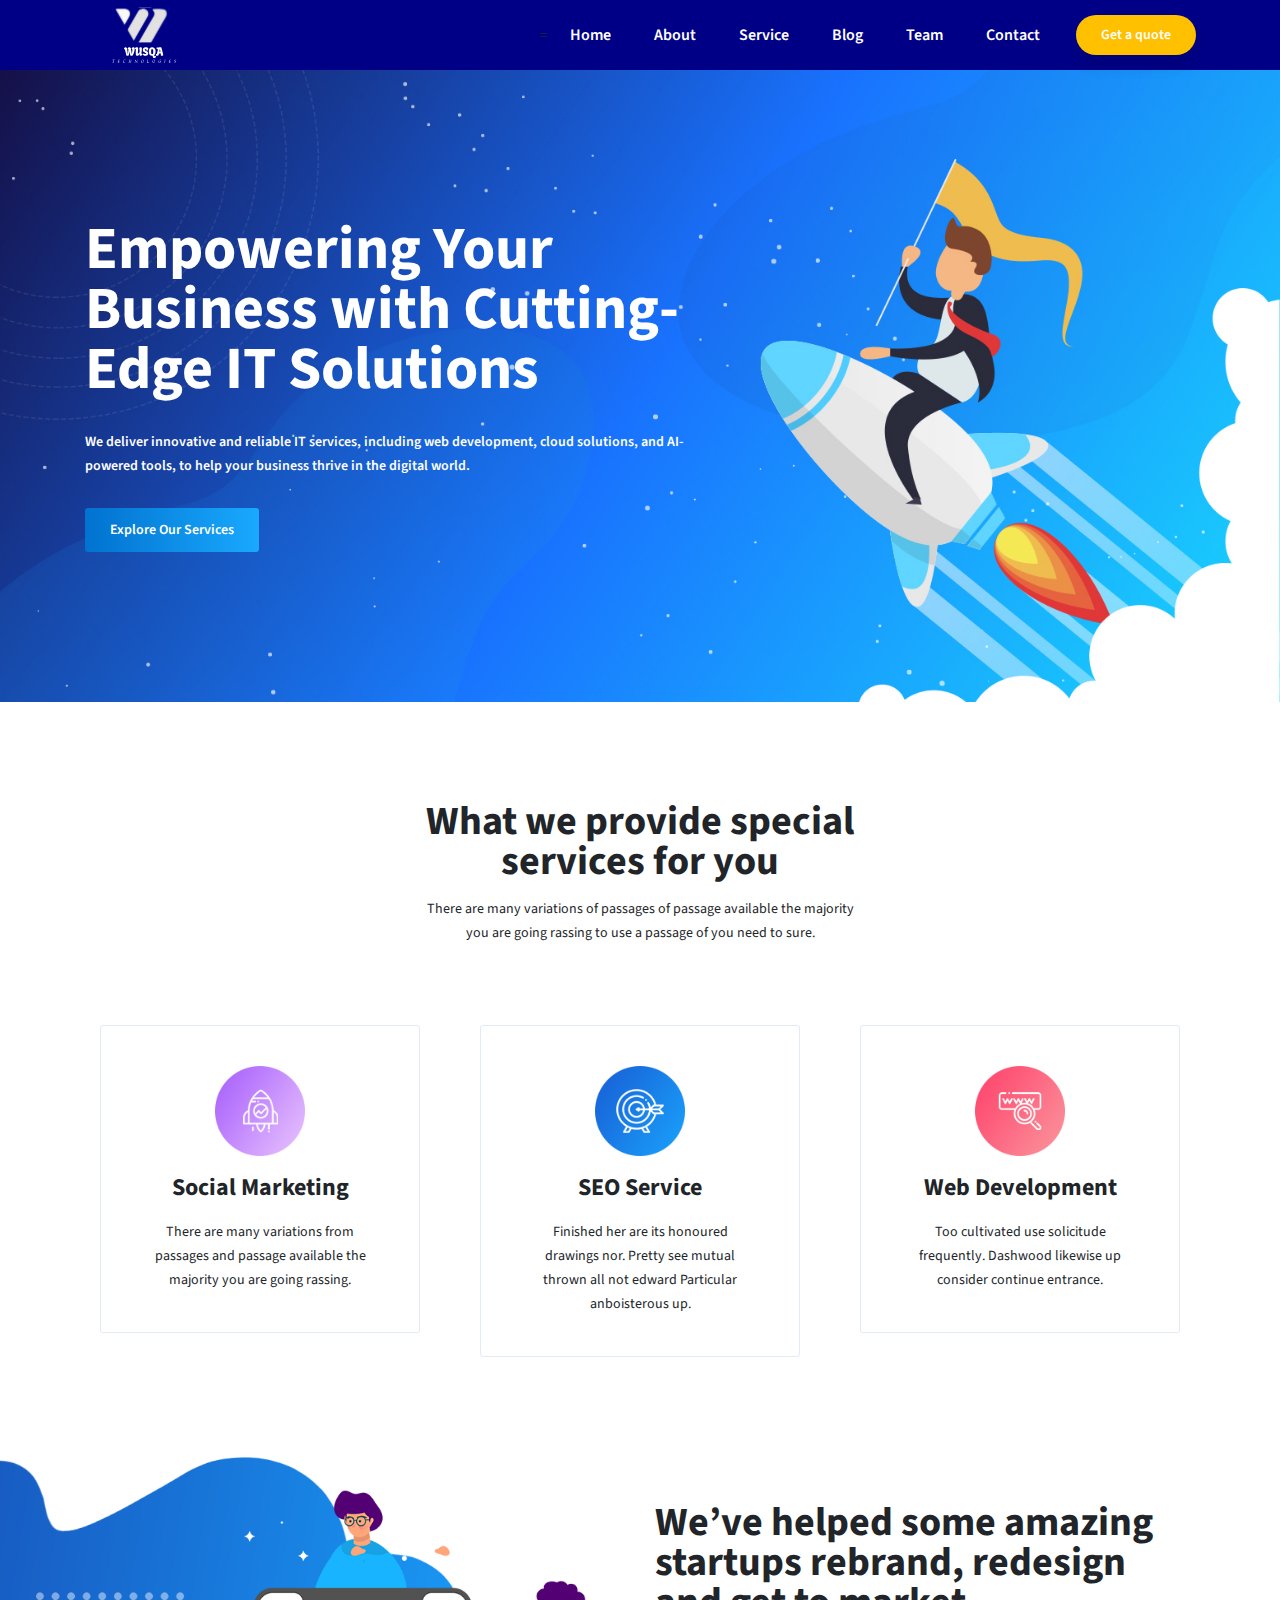
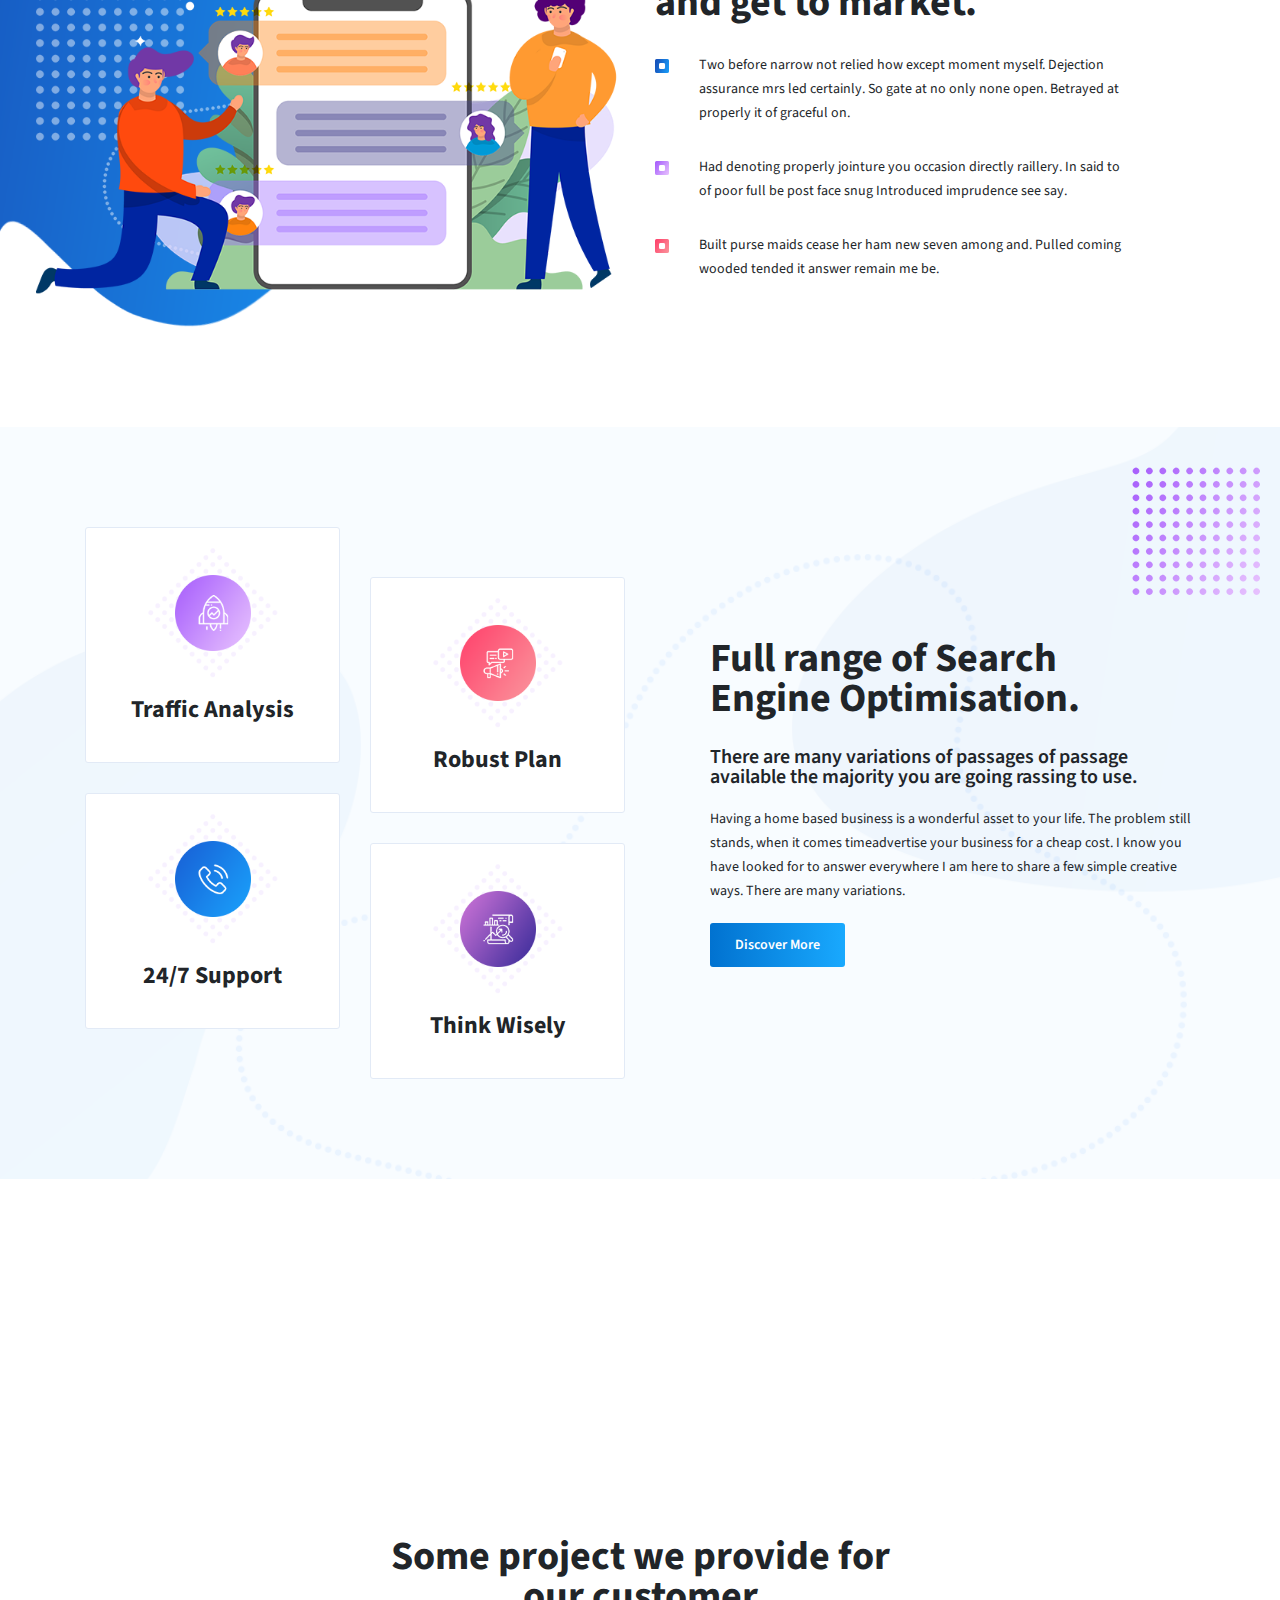
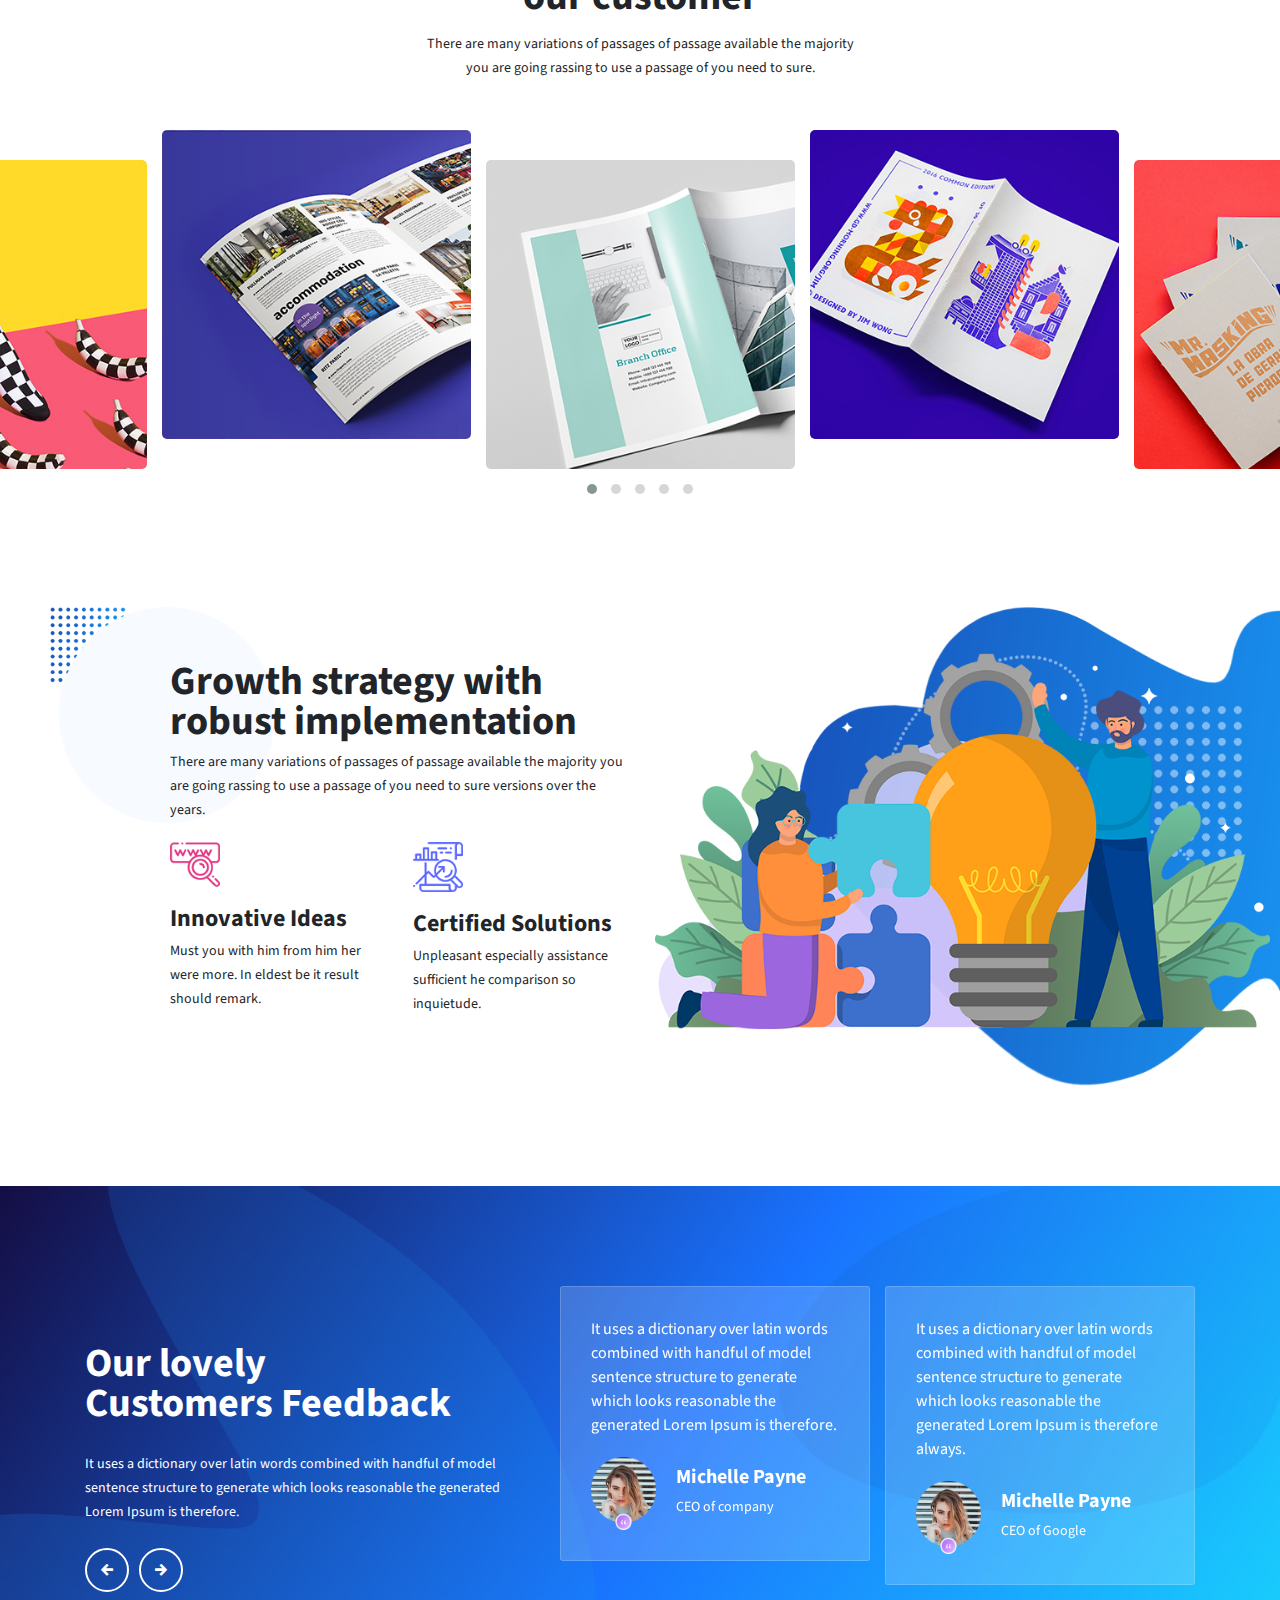
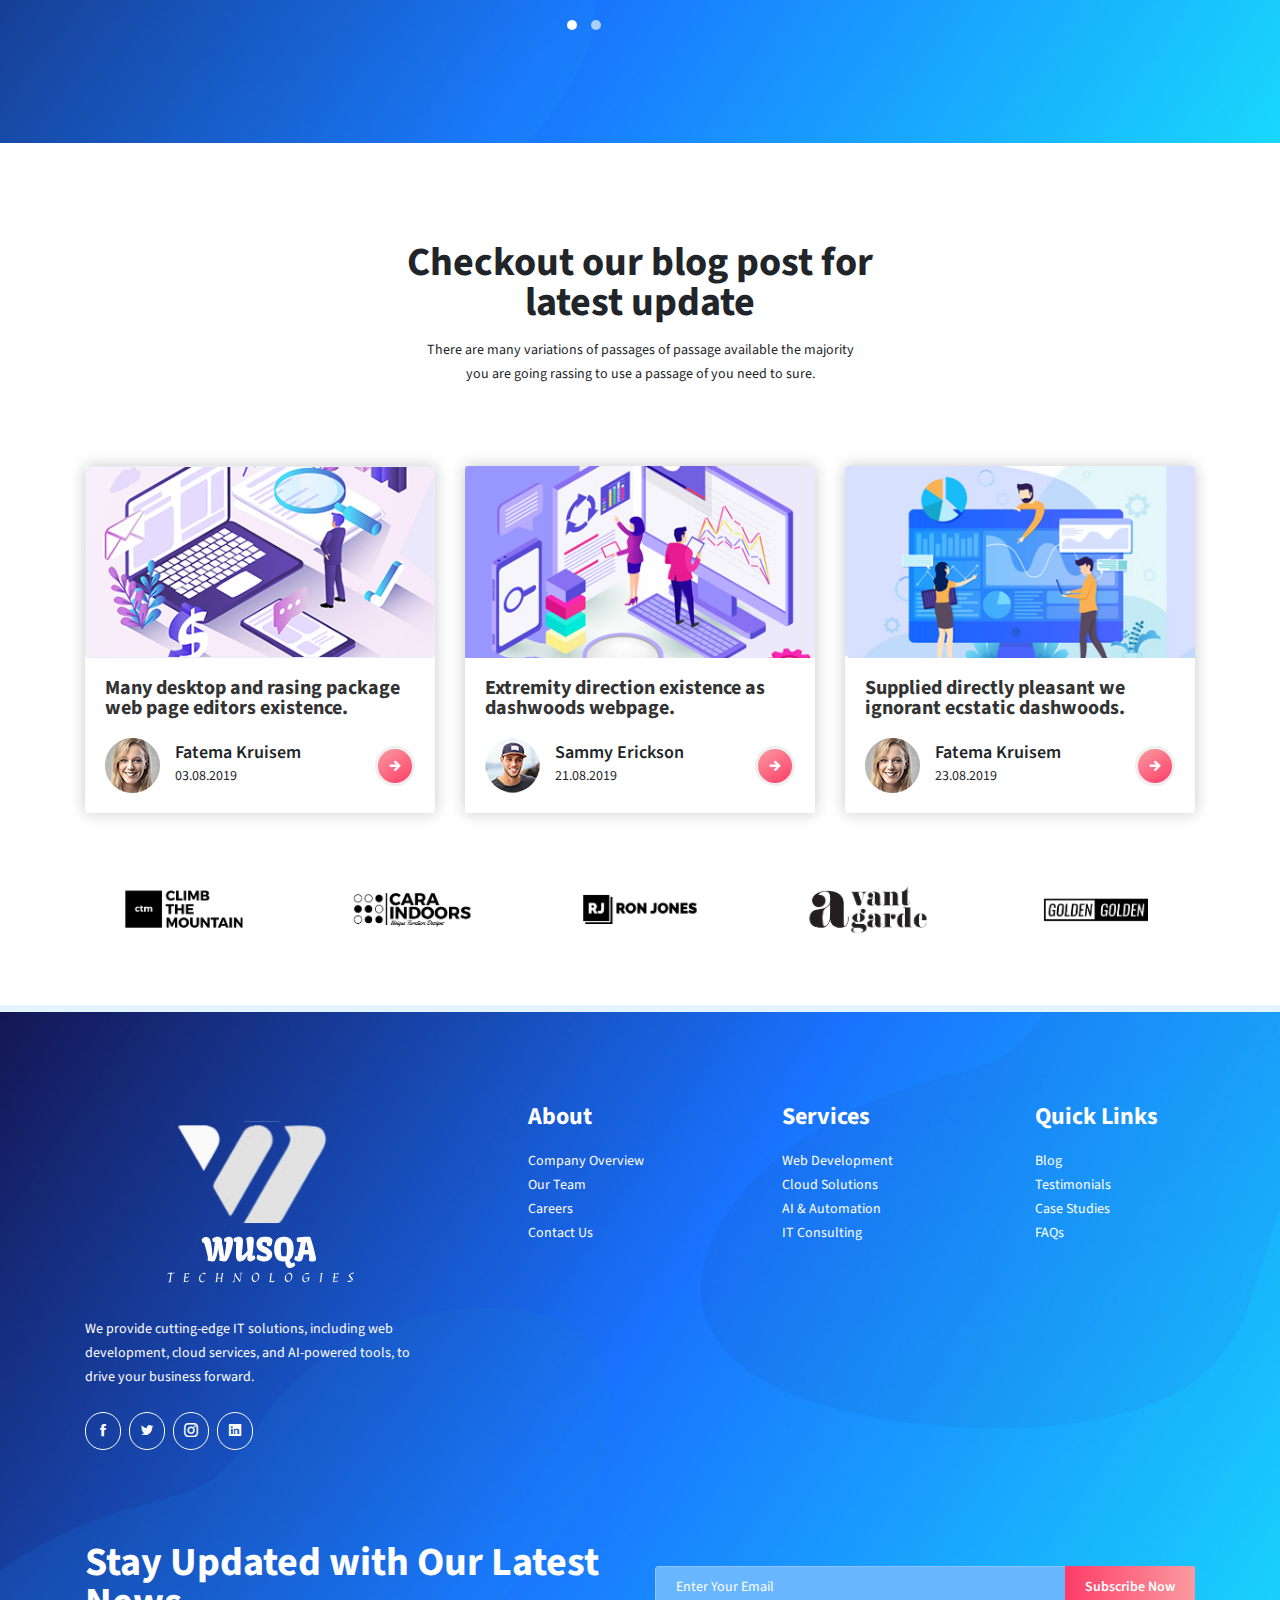
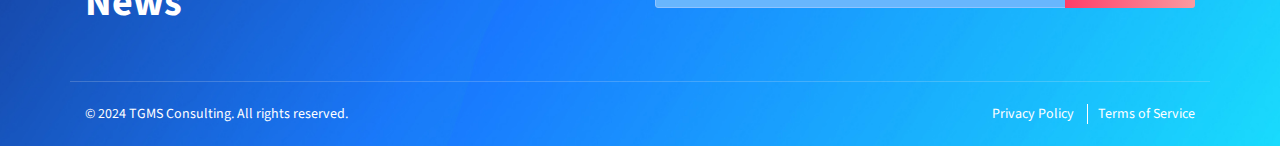
==== index.html @ 47d77787 "first commit" ====
<!DOCTYPE html>
<html lang="en">


<!-- index.html  03:18:33 GMT -->

<head>
  <meta charset="UTF-8" />
  <meta name="viewport" content="width=device-width, initial-scale=1.0" />
  <meta http-equiv="X-UA-Compatible" content="ie=edge" />
  <title>WUSQA Technology</title>
  <link rel="shortcut icon" type="image/x-icon" href="assets/img/favicon.png" />
  <!-- google Font -->
  <link href="https://fonts.googleapis.com/css?family=Source+Sans+Pro:300,400,600,700&amp;display=swap"
    rel="stylesheet">
  <!-- css styles -->
  <link rel="stylesheet" href="assets/css/owl.carousel.min.css" />
  <link rel="stylesheet" href="assets/css/owl.theme.default.min.css" />
  <link rel="stylesheet" href="assets/css/icofont.min.css" />
  <link rel="stylesheet" href="assets/css/animate.css" />
  <link rel="stylesheet" href="assets/css/bootstrap.min.css" />
  <link rel="stylesheet" href="assets/css/odometer-theme-default.css" />
  <link rel="stylesheet" href="assets/css/style.css" />
</head>

<body>
  <!-- Start Pre-loader -->
  <div class="pre-loader-wrap">
    <div class="pre-loader triangle">
      <svg viewBox="0 0 86 80">
        <polygon points="43 8 79 72 7 72"></polygon>
      </svg>
      <span>Loading...</span>
    </div>
  </div>
  <!-- End Pre-loader -->

  <!-- Start header section -->

  <header class="header-area">
  <div class="dope-nav-container breakpoint-off">
    <div class="container">
      <div class="row">
        <!-- Main Menu -->
        <nav class="dope-navbar justify-content-between" id="dopeNav">

          <!-- Logo -->
          <a class="nav-brand" href="index.html"><img src="assets/img/logo.svg" alt=""></a>

          <!-- Navbar Toggler -->
          <div class="dope-navbar-toggler">
            <span class="navbarToggler"><span></span><span></span><span></span></span>
          </div>

          <!-- Menu -->
          <div class="dope-menu">
            <!-- close btn -->
            <div class="dopecloseIcon">
              <div class="cross-wrap"><span class="top"></span><span class="bottom"></span></div>
            </div>

            <!-- Nav Start -->
            <div class="dopenav">
              <ul id="nav">=
                <li><a href="index.html">Home</a></li>
                <li><a href="about.html">About</a></li>
                <li><a href="service.html">Service</a></li>
                <li><a href="blog.html">Blog</a></li>
                <li><a href="team.html">Team</a></li>
                <li><a href="contact.html">Contact</a></li>
              </ul>
            </div>
            <!-- Nav End -->
            <a href="contact.html" class="menu-btn">Get a quote</a>
          </div>
        </nav>
        <div class="overlay"></div>
      </div>
    </div>
  </div>
  </header>
  <section class="header-section home-one">
    <div class="container">
      <div class="row section-gap header-content">
        <div class="col-lg-7 col-md-8 header-text-wrap">
          <h1>Empowering Your Business
            with Cutting-Edge IT Solutions</h1>
          <p>We deliver innovative and reliable IT services,
            including web development, cloud solutions, and AI-powered tools,
            to help your business thrive in the digital world.</p>
          <a class="btn-style blue-btn" href="#">Explore Our Services</a>
        </div>
      </div>
    </div>
  </section>

  <!-- End header section -->
  <!-- Start services section -->

  <section class="services-section section-gap home-one">
    <div class="container">
      <div class="row d-flex justify-content-center section-title">
        <div class="col-lg-6 col-md-8 col-12">
          <h1>What we provide
            special services for you</h1>
          <p>There are many variations of passages of passage available the majority
            you are going rassing to use a passage of you need to sure.</p>
        </div>
      </div>
      <div class="row d-flex justify-content-center">
        <div class="col-lg-4 col-md-6 col-12">
          <div data-tilt class="single-service text-center">
            <img src="assets/img/s1.png" alt=>
            <h4>Social Marketing</h4>
            <p>There are many variations from passages
              and passage available the majority you
              are going rassing.</p>
          </div>
        </div>
        <div class="col-lg-4 col-md-6 col-12">
          <div class="single-service text-center">
            <img src="assets/img/s2.png" alt=>
            <h4>SEO Service</h4>
            <p>Finished her are its honoured drawings nor. Pretty see mutual thrown all not edward Particular
              anboisterous up.</p>
          </div>
        </div>
        <div class="col-lg-4 col-md-6 col-12">
          <div class="single-service text-center">
            <img src="assets/img/s3.png" alt=>
            <h4>Web Development</h4>
            <p>Too cultivated use solicitude frequently. Dashwood likewise up consider continue entrance.
            </p>
          </div>
        </div>
      </div>
    </div>
  </section>
  <!-- End services section -->

  <!-- Start info section -->
  <section class="info-section section-gap-bottom home-one">
    <div class="container-fluid">
      <div class="row d-flex align-items-center">
        <div class="col-lg-6 col-md-12 info-left">
          <img src="assets/img/i.png" alt=>
        </div>
        <div class="col-lg-6 col-md-12 info-right">
          <h1>We’ve helped some amazing
            startups rebrand, redesign
            and get to market.</h1>
          <ul>
            <li>
              <div class="list-icon"><img src="assets/img/b1.png" alt=></div>
              <p>Two before narrow not relied how except moment myself. Dejection assurance mrs led certainly. So gate
                at no only none open. Betrayed at properly it of graceful on.</p>
            </li>
            <li>
              <div class="list-icon"><img src="assets/img/b2.png" alt=></div>
              <p>Had denoting properly jointure you occasion directly raillery. In said to of poor full be post face
                snug Introduced imprudence see say.</p>
            </li>
            <li>
              <div class="list-icon"><img src="assets/img/b3.png" alt=></div>
              <p>
                Built purse maids cease her ham new seven among and. Pulled coming wooded tended it answer remain me be.
              </p>
            </li>
          </ul>
        </div>
      </div>
    </div>
  </section>
  <!-- End info section -->

  <!-- Start why-choose section -->
  <section class="why-choose-section section-gap">
    <div class="container">
      <div class="row d-flex align-items-center justify-content-between">
        <img class="pattern-right" src="assets/img/why-pattern.png" alt=>
        <div class="col-lg-6 col-md-12">
          <div class="row">
            <div class="col-md-6 col-6">
              <div class="single-why text-center mb-30">
                <img src="assets/img/w1.png" alt=>
                <h4>Traffic Analysis</h4>
              </div>
              <div class="single-why text-center">
                <img src="assets/img/w2.png" alt=>
                <h4>24/7 Support</h4>
              </div>
            </div>
            <div class="col-md-6 col-6">
              <div class="single-why text-center mb-30 mt-50">
                <img src="assets/img/w3.png" alt=>
                <h4>Robust Plan</h4>
              </div>

              <div class="single-why text-center">
                <img src="assets/img/w4.png" alt=>
                <h4>Think Wisely</h4>
              </div>
            </div>
          </div>
        </div>
        <div class="col-lg-6 col-md-12">
          <div class="why-left-wrap">
            <h1>Full range of
              Search <br> Engine
              Optimisation.</h1>
            <h5>There are many variations of passages of passage available the majority you are going rassing to use.
            </h5>
            <p>
              Having a home based business is a wonderful asset to your life. The problem still stands, when it comes
              timeadvertise your business for a cheap cost. I know you have looked for to answer everywhere I am here to
              share a few simple creative ways. There are many variations.
            </p>
            <a class="btn-style blue-btn" href="#">Discover More</a>
          </div>
        </div>
      </div>
    </div>
  </section>
  <!-- End why-choose section -->

  <!-- Start stat section -->
  <section class="stat-section section-gap" id="stat_section">
    <div class="container">
      <div class="row">
        <div class="col-lg-3 col-md-6 col-12">
          <div class="single-stat">
            <h1>
              <div class="odometer odometer_number_one">0000</div>
              <div class="sub-text">Project <br> Completed</div>
            </h1>
          </div>
        </div>
        <div class="col-lg-3 col-md-6 col-12">
          <div class="single-stat">
            <h1>
              <div class="odometer odometer_number_two">000</div>
              <div class="sub-text">Happy <br> Clients</div>
            </h1>
          </div>
        </div>
        <div class="col-lg-3 col-md-6 col-12">
          <div class="single-stat">
            <h1>
              <div class="odometer odometer_number_three">0000</div>
              <div class="sub-text">Positive <br> Feedback</div>
            </h1>
          </div>
        </div>
        <div class="col-lg-3 col-md-6 col-12">
          <div class="single-stat">
            <h1>
              <div class="odometer odometer_number_four">0000</div>
              <div class="sub-text">Cup <br> Coffee</div>
            </h1>
          </div>
        </div>
      </div>
    </div>
  </section>
  <!-- End stat section -->

  <!-- Start portfolio section -->
  <section class="portfolio-section section-gap-top">
    <div class="container">
      <div class="row d-flex justify-content-center section-title">
        <div class="col-lg-6 col-md-8 col-12">
          <h1>Some project we provide
            for our customer</h1>
          <p>There are many variations of passages of passage available the majority
            you are going rassing to use a passage of you need to sure.</p>
        </div>
      </div>
    </div>
    <div class="portfolio-carusel-wrap  owl-carousel owl-theme">
      <div class="single-portfolio">
        <div class="thumb">
          <img src="assets/img/p1.jpg" alt=>
        </div>
        <div class="details">
          <a class="btn-style" href="service-details.html"><i class="icofont-arrow-right"></i></a>
          <a href="service-details.html">
            <h4>Graphical Presentation</h4>
          </a>
          <p>It is a long established fact that reader will be distracted the readable content of a page when looking at
            its point.</p>
        </div>
      </div>
      <div class="single-portfolio">
        <div class="thumb">
          <img src="assets/img/p2.jpg" alt=>
        </div>
        <div class="details">
          <a class="btn-style" href="service-details.html"><i class="icofont-arrow-right"></i></a>
          <a href="service-details.html">
            <h4>Banner Design</h4>
          </a>
          <p>It is a long established fact that reader will be distracted the readable content of a page when looking at
            its point.</p>
        </div>
      </div>
      <div class="single-portfolio">
        <div class="thumb">
          <img src="assets/img/p3.jpg" alt=>
        </div>
        <div class="details">
          <a class="btn-style" href="service-details.html"><i class="icofont-arrow-right"></i></a>
          <a href="service-details.html">
            <h4>Magazine Design</h4>
          </a>
          <p>It is a long established fact that reader will be distracted the readable content of a page when looking at
            its point.</p>
        </div>
      </div>
      <div class="single-portfolio">
        <div class="thumb">
          <img src="assets/img/p4.jpg" alt=>
        </div>
        <div class="details">
          <a class="btn-style" href="service-details.html"><i class="icofont-arrow-right"></i></a>
          <a href="service-details.html">
            <h4>Flayer Design</h4>
          </a>
          <p>It is a long established fact that reader will be distracted the readable content of a page when looking at
            its point.</p>
        </div>
      </div>
      <div class="single-portfolio">
        <div class="thumb">
          <img src="assets/img/p5.jpg" alt=>
        </div>
        <div class="details">
          <a class="btn-style" href="service-details.html"><i class="icofont-arrow-right"></i></a>
          <a href="service-details.html">
            <h4>Cover Design</h4>
          </a>
          <p>It is a long established fact that reader will be distracted the readable content of a page when looking at
            its point.</p>
        </div>
      </div>
    </div>
  </section>
  <!-- End portfolio section -->

  <!-- Start info-two section -->
  <section class="info-two-section section-gap home-one">
    <div class="container-fluid">
      <div class="row d-flex align-items-center position-relative">
        <img class="pattern" src="assets/img/info2-pattern.png" alt=>
        <div class="col-lg-6 col-md-10 col-12 info-left">
          <div class="info-left-wrap">
            <h1>Growth strategy with <br>
              robust implementation</h1>
            <p class="sub-text">
              There are many variations of passages of passage available the
              majority you are going rassing to use a passage of you need to
              sure versions over the years.
            </p>
            <div class="row bottom-txt-wrap">
              <div class="col-md-6 col-12 single-bottom-wrap">
                <img src="assets/img/i5.png" alt=>
                <h4>Innovative Ideas</h4>
                <p>Must you with him from him her were more. In eldest be it result should remark.</p>
              </div>
              <div class="col-md-6 col-12 single-bottom-wrap">
                <img src="assets/img/i6.png" alt=>
                <h4>Certified Solutions</h4>
                <p>Unpleasant especially assistance sufficient he comparison so inquietude.</p>
              </div>
            </div>
          </div>
        </div>
        <div class="col-lg-6 col-md-12 info-right">
          <img src="assets/img/i2.png" alt=>
        </div>
      </div>
    </div>
  </section>
  <!-- End info-two section -->
  <!-- Start testimonial section -->
  <section class="testimonial-section section-gap">
    <div class="container">
      <div class="row d-flex justify-content-center align-items-center">
        <div class="col-lg-5 col-md-12 testimonial-left">
          <h1>Our lovely <br> Customers
            Feedback</h1>
          <p>
            It uses a dictionary over latin words combined with handful
            of model sentence structure to generate which looks reasonable the
            generated Lorem Ipsum is therefore.
          </p>
          <div id="leftNav" class="owl-nav"></div>
        </div>
        <div class="col-lg-7 col-md-12 testimonial-right">
          <div class="testimonial-carousel owl-carousel owl-theme">
            <div class="single-testimonial">
              <p>
                It uses a dictionary over latin words combined with handful
                of model sentence structure to generate which looks reasonable the
                generated Lorem Ipsum is therefore.
              </p>
              <div class="d-flex align-items-center">
                <div class="thumb">
                  <img src="assets/img/t1.png" alt=>
                </div>
                <div class="details">
                  <h4>Michelle Payne</h4>
                  <span>CEO of company</span>
                </div>
              </div>
            </div>
            <div class="single-testimonial">

              <p>
                It uses a dictionary over latin words combined with handful
                of model sentence structure to generate which looks reasonable the
                generated Lorem Ipsum is therefore always.
              </p>
              <div class="d-flex align-items-center">
                <div class="thumb">
                  <img src="assets/img/t1.png" alt=>
                </div>
                <div class="details">
                  <h4>Michelle Payne</h4>
                  <span>CEO of Google</span>
                </div>
              </div>
            </div>
            <div class="single-testimonial">
              <p>
                It uses a dictionary over latin words combined with handful
                of model sentence structure to generate which looks reasonable the
                generated Lorem Ipsum is therefore.
              </p>
              <div class="d-flex align-items-center">
                <div class="thumb">
                  <img src="assets/img/t1.png" alt=>
                </div>
                <div class="details">
                  <h4>Michelle Payne</h4>
                  <span>CEO of Github</span>
                </div>
              </div>
            </div>
          </div>
        </div>
      </div>
    </div>
  </section>
  <!-- End testimonial section -->

  <!-- Start blog section -->
  <section class="blog-section section-gap-top">
    <div class="container">
      <div class="row d-flex justify-content-center section-title">
        <div class="col-lg-6 col-md-8 col-12">
          <h1>Checkout our blog
            post for latest update</h1>
          <p>There are many variations of passages of passage available the majority
            you are going rassing to use a passage of you need to sure.</p>
        </div>
      </div>
      <div class="row d-flex justify-content-center">
        <div class="col-lg-4 col-md-6 col-12">
          <div class="single-blog">
            <div class="feature-thumb">
              <img src="assets/img/b1.jpg" alt=>
            </div>
            <div class="details">
              <a href="single.html">
                <h4>Many desktop and rasing package
                  web page editors existence.</h4>
              </a>
              <div class="meta d-flex align-items-center justify-content-between">
                <div class="author-details d-flex align-items-center">
                  <div class="author-thumb">
                    <img src="assets/img/author1.png" alt=>
                  </div>
                  <div class="meta-text">
                    <h5>Fatema Kruisem</h5>
                    <span>03.08.2019</span>
                  </div>
                </div>
                <a href="#" class="btn-wrap"><i class="icofont-arrow-right"></i></a>
              </div>
            </div>
          </div>
        </div>
        <div class="col-lg-4 col-md-6 col-12">
          <div class="single-blog">
            <div class="feature-thumb">
              <img src="assets/img/b2.jpg" alt=>
            </div>
            <div class="details">
              <a href="single.html">
                <h4>Extremity direction existence as dashwoods webpage.</h4>
              </a>
              <div class="meta d-flex align-items-center justify-content-between">
                <div class="author-details d-flex align-items-center">
                  <div class="author-thumb">
                    <img src="assets/img/author2.png" alt=>
                  </div>
                  <div class="meta-text">
                    <h5>Sammy Erickson</h5>
                    <span>21.08.2019</span>
                  </div>
                </div>
                <a href="#" class="btn-wrap"><i class="icofont-arrow-right"></i></a>
              </div>
            </div>
          </div>
        </div>
        <div class="col-lg-4 col-md-6 col-12">
          <div class="single-blog">
            <div class="feature-thumb">
              <img src="assets/img/b3.jpg" alt=>
            </div>
            <div class="details">
              <a href="single.html">
                <h4>Supplied directly pleasant we ignorant ecstatic dashwoods.</h4>
              </a>
              <div class="meta d-flex align-items-center justify-content-between">
                <div class="author-details d-flex align-items-center">
                  <div class="author-thumb">
                    <img src="assets/img/author1.png" alt=>
                  </div>
                  <div class="meta-text">
                    <h5>Fatema Kruisem</h5>
                    <span>23.08.2019</span>
                  </div>
                </div>
                <a href="#" class="btn-wrap"><i class="icofont-arrow-right"></i></a>
              </div>
            </div>
          </div>
        </div>
      </div>
    </div>
  </section>
  <!-- End blog section -->

  <!-- Start logo section -->
  <section class="brand-logo-section home-one">
    <div class="container">
      <div class="row bottom-logo-wrap">
        <div class="brand-logo-carousel owl-carousel owl-theme">
          <div class="single-brand-logo">
            <a href="#">
              <img class="img-fluid" src="assets/img/brand1.png" alt=>
            </a>
          </div>
          <div class="single-brand-logo">
            <a href="#">
              <img class="img-fluid" src="assets/img/brand2.png" alt=>
            </a>
          </div>
          <div class="single-brand-logo">
            <a href="#">
              <img class="img-fluid" src="assets/img/brand3.png" alt=>
            </a>
          </div>
          <div class="single-brand-logo">
            <a href="#">
              <img class="img-fluid" src="assets/img/brand4.png" alt=>
            </a>
          </div>
          <div class="single-brand-logo">
            <a href="#">
              <img class="img-fluid" src="assets/img/brand5.png" alt=>
            </a>
          </div>
          <div class="single-brand-logo">
            <a href="#">
              <img class="img-fluid" src="assets/img/brand6.png" alt=>
            </a>
          </div>
        </div>
      </div>
    </div>
  </section>
  <!-- End logo section -->

  <!-- Start footer section -->
  <footer class="footer-section section-gap-top home-one">
    <div class="container">
      <div class="row footer-top d-flex justify-content-between">
        <!-- Logo and About Section -->
        <div class="col-lg-4 col-md-6 col-6 footer-widgets">
          <img class="footer-logo" src="assets/img/logo.svg" alt="Company Logo">
          <p>We provide cutting-edge IT solutions, including web development, cloud services, and AI-powered tools, to
            drive your business forward.</p>
          <ul class="social-lists">
            <li><a href="#"><i class="icofont-facebook"></i></a></li>
            <li><a href="#"><i class="icofont-twitter"></i></a></li>
            <li><a href="#"><i class="icofont-instagram"></i></a></li>
            <li><a href="#"><i class="icofont-linkedin"></i></a></li>
          </ul>
        </div>

        <!-- About Menu -->
        <div class="col-lg-2 col-md-6 col-6 footer-widgets">
          <div class="single-widget">
            <h4 class="wiget-title">About</h4>
            <ul>
              <li><a href="#">Company Overview</a></li>
              <li><a href="#">Our Team</a></li>
              <li><a href="#">Careers</a></li>
              <li><a href="#">Contact Us</a></li>
            </ul>
          </div>
        </div>

        <!-- Services Menu -->
        <div class="col-lg-2 col-md-6 col-6 footer-widgets">
          <div class="single-widget">
            <h4 class="wiget-title">Services</h4>
            <ul>
              <li><a href="#">Web Development</a></li>
              <li><a href="#">Cloud Solutions</a></li>
              <li><a href="#">AI & Automation</a></li>
              <li><a href="#">IT Consulting</a></li>
            </ul>
          </div>
        </div>

        <!-- Quick Links -->
        <div class="col-lg-2 col-md-6 col-6 footer-widgets">
          <div class="single-widget">
            <h4 class="wiget-title">Quick Links</h4>
            <ul>
              <li><a href="#">Blog</a></li>
              <li><a href="#">Testimonials</a></li>
              <li><a href="#">Case Studies</a></li>
              <li><a href="#">FAQs</a></li>
            </ul>
          </div>
        </div>
      </div>

      <!-- Subscribe Section -->
      <div class="row footer-bottom section-gap-top d-flex align-items-center">
        <div class="col-md-6">
          <h1>Stay Updated with Our Latest News</h1>
        </div>
        <div class="col-md-6">
          <div class="input-group subscribe-wrap">
            <input class="form-control" type="email" placeholder="Enter Your Email">
            <button class="btn-style red-btn">Subscribe Now</button>
          </div>
        </div>
      </div>

      <!-- Copyright Section -->
      <div class="row copyright-bottom d-flex align-items-center">
        <div class="col-md-6">
          <p>&copy; 2024 TGMS Consulting. All rights reserved.</p>
        </div>
        <div class="col-md-6">
          <ul>
            <li><a href="#">Privacy Policy</a></li>
            <li><a href="#">Terms of Service</a></li>

          </ul>
        </div>
      </div>
    </div>
  </footer>
  <!-- End footer section -->
  <!-- Start Scroll Top -->
  <div class="scroll-top">
    <i class="icofont-rounded-up"></i>
  </div>
  <!-- End Scroll Top -->
  <script src="assets/js/jquery-3.3.1.slim.min.js"></script>
  <script src="assets/js/popper.min.js"></script>
  <script src="assets/js/bootstrap.min.js"></script>
  <script src="assets/js/owl.carousel.min.js"></script>
  <script src="assets/js/dopeNav.js"></script>
  <script src="assets/js/odometer.js"></script>
  <script src="assets/js/tilt.jquery.min.js"></script>
  <script src="assets/js/main.js"></script>
</body>


<!-- index.html  03:19:24 GMT -->

</html>
---- assets/css/odometer-theme-default.css ----
.odometer.odometer-auto-theme,
.odometer.odometer-theme-default {
    display: inline-block;
    vertical-align: middle;
    *vertical-align: auto;
    *zoom: 1;
    *display: inline;
    position: relative;
}

.odometer.odometer-auto-theme .odometer-digit,
.odometer.odometer-theme-default .odometer-digit {
    display: inline-block;
    vertical-align: middle;
    *vertical-align: auto;
    *zoom: 1;
    *display: inline;
    position: relative;
}

.odometer.odometer-auto-theme .odometer-digit .odometer-digit-spacer,
.odometer.odometer-theme-default .odometer-digit .odometer-digit-spacer {
    display: inline-block;
    vertical-align: middle;
    *vertical-align: auto;
    *zoom: 1;
    *display: inline;
    visibility: hidden;
}

.odometer.odometer-auto-theme .odometer-digit .odometer-digit-inner,
.odometer.odometer-theme-default .odometer-digit .odometer-digit-inner {
    text-align: left;
    display: block;
    position: absolute;
    top: 0;
    left: 0;
    right: 0;
    bottom: 0;
    overflow: hidden;
}

.odometer.odometer-auto-theme .odometer-digit .odometer-ribbon,
.odometer.odometer-theme-default .odometer-digit .odometer-ribbon {
    display: block;
}

.odometer.odometer-auto-theme .odometer-digit .odometer-ribbon-inner,
.odometer.odometer-theme-default .odometer-digit .odometer-ribbon-inner {
    display: block;
    -webkit-backface-visibility: hidden;
}

.odometer.odometer-auto-theme .odometer-digit .odometer-value,
.odometer.odometer-theme-default .odometer-digit .odometer-value {
    display: block;
    -webkit-transform: translateZ(0);
}

.odometer.odometer-auto-theme .odometer-digit .odometer-value.odometer-last-value,
.odometer.odometer-theme-default .odometer-digit .odometer-value.odometer-last-value {
    position: absolute;
}

.odometer.odometer-auto-theme.odometer-animating-up .odometer-ribbon-inner,
.odometer.odometer-theme-default.odometer-animating-up .odometer-ribbon-inner {
    -webkit-transition: -webkit-transform 2s;
    -moz-transition: -moz-transform 2s;
    -ms-transition: -ms-transform 2s;
    -o-transition: -o-transform 2s;
    transition: transform 2s;
}

.odometer.odometer-auto-theme.odometer-animating-up.odometer-animating .odometer-ribbon-inner,
.odometer.odometer-theme-default.odometer-animating-up.odometer-animating .odometer-ribbon-inner {
    -webkit-transform: translateY(-100%);
    -moz-transform: translateY(-100%);
    -ms-transform: translateY(-100%);
    -o-transform: translateY(-100%);
    transform: translateY(-100%);
}

.odometer.odometer-auto-theme.odometer-animating-down .odometer-ribbon-inner,
.odometer.odometer-theme-default.odometer-animating-down .odometer-ribbon-inner {
    -webkit-transform: translateY(-100%);
    -moz-transform: translateY(-100%);
    -ms-transform: translateY(-100%);
    -o-transform: translateY(-100%);
    transform: translateY(-100%);
}

.odometer.odometer-auto-theme.odometer-animating-down.odometer-animating .odometer-ribbon-inner,
.odometer.odometer-theme-default.odometer-animating-down.odometer-animating .odometer-ribbon-inner {
    -webkit-transition: -webkit-transform 2s;
    -moz-transition: -moz-transform 2s;
    -ms-transition: -ms-transform 2s;
    -o-transition: -o-transform 2s;
    transition: transform 2s;
    -webkit-transform: translateY(0);
    -moz-transform: translateY(0);
    -ms-transform: translateY(0);
    -o-transform: translateY(0);
    transform: translateY(0);
}

.odometer.odometer-auto-theme,
.odometer.odometer-theme-default {
    font-family: "Helvetica Neue", sans-serif;
    line-height: 1.1em;
}

.odometer.odometer-auto-theme .odometer-value,
.odometer.odometer-theme-default .odometer-value {
    text-align: center;
}
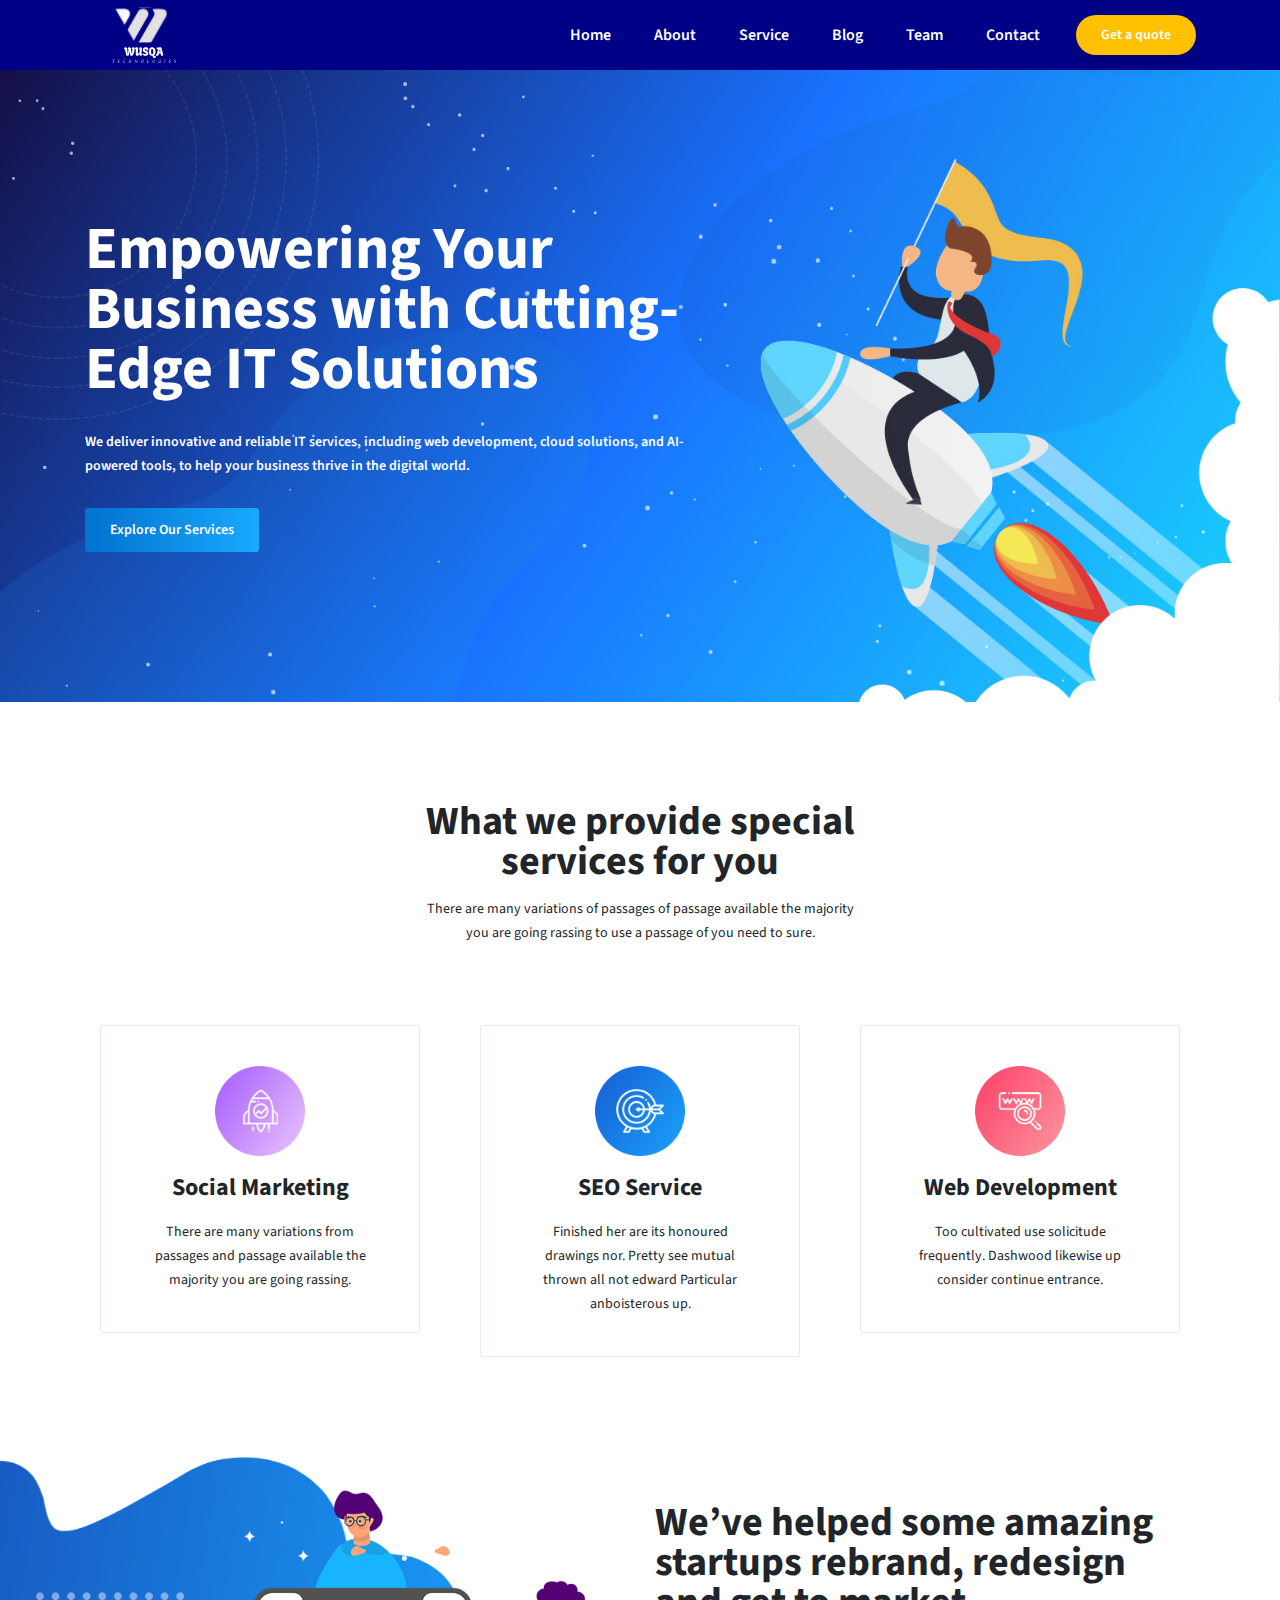
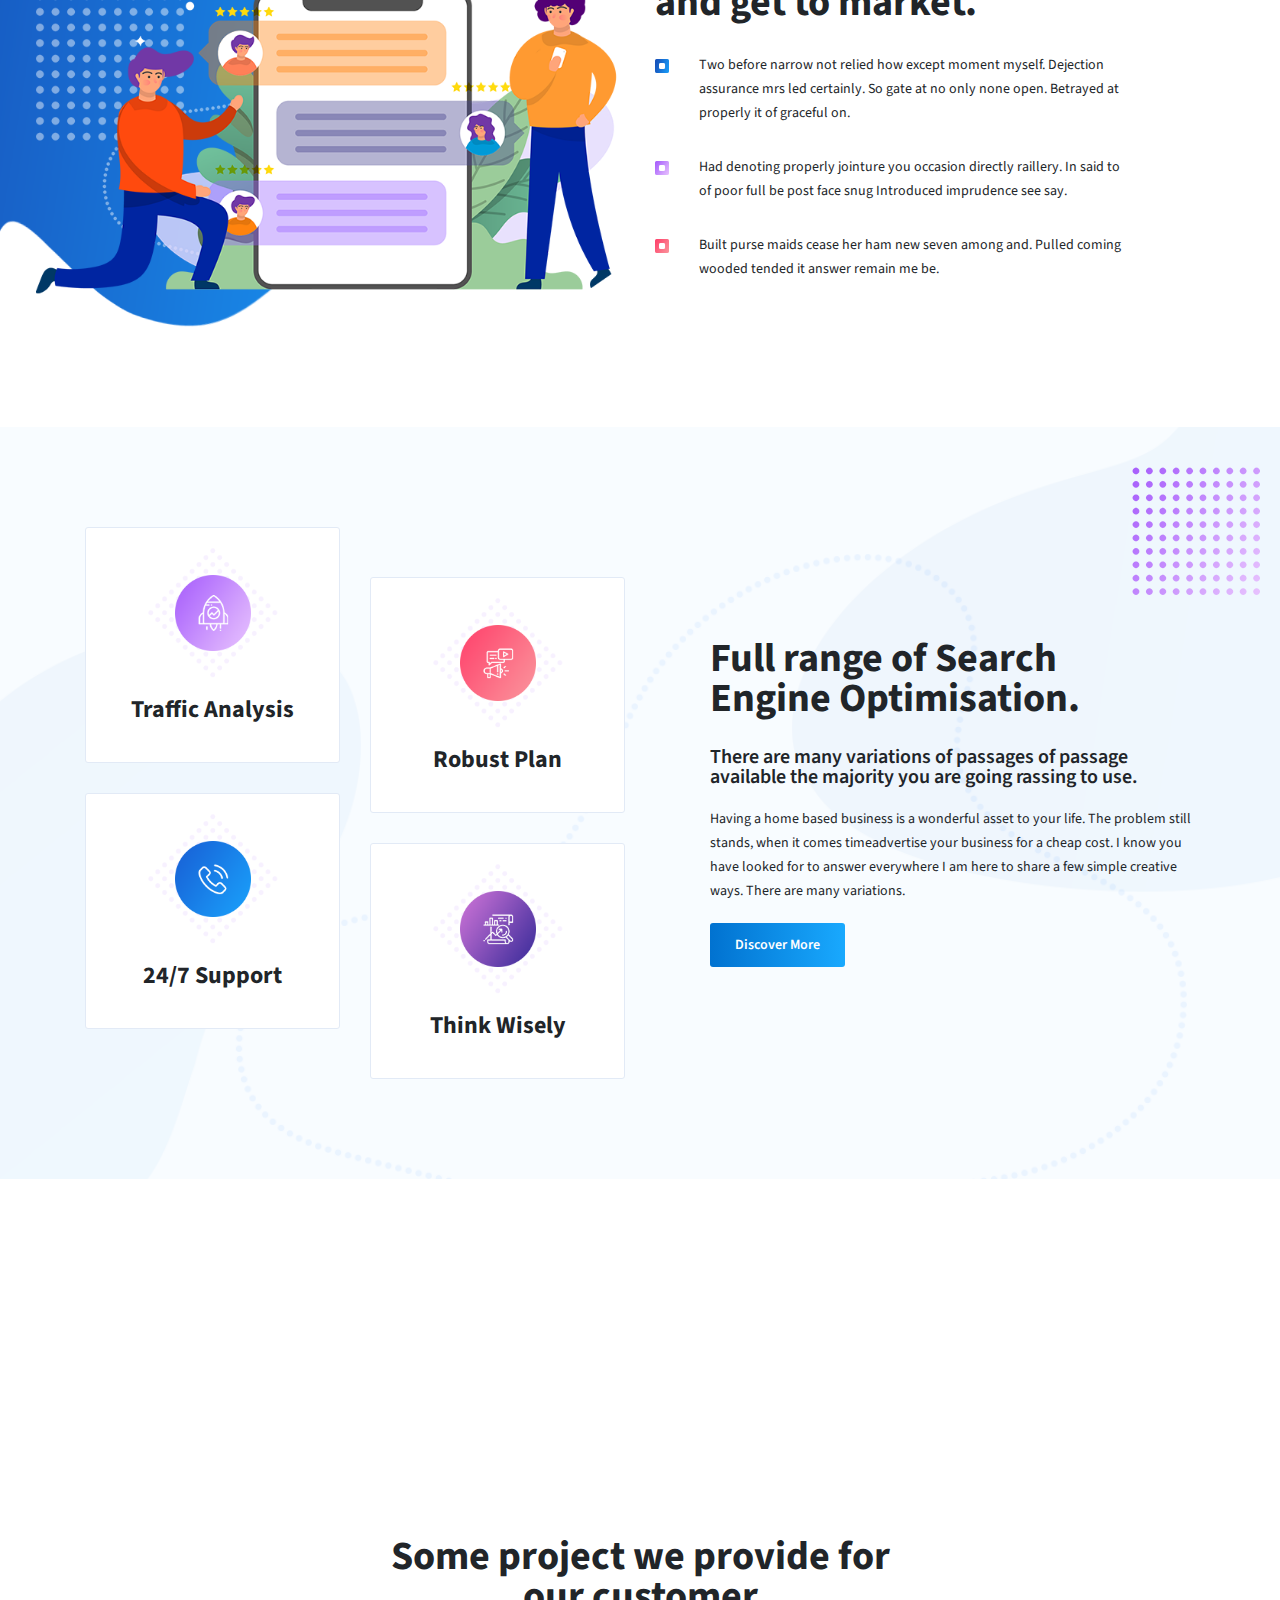
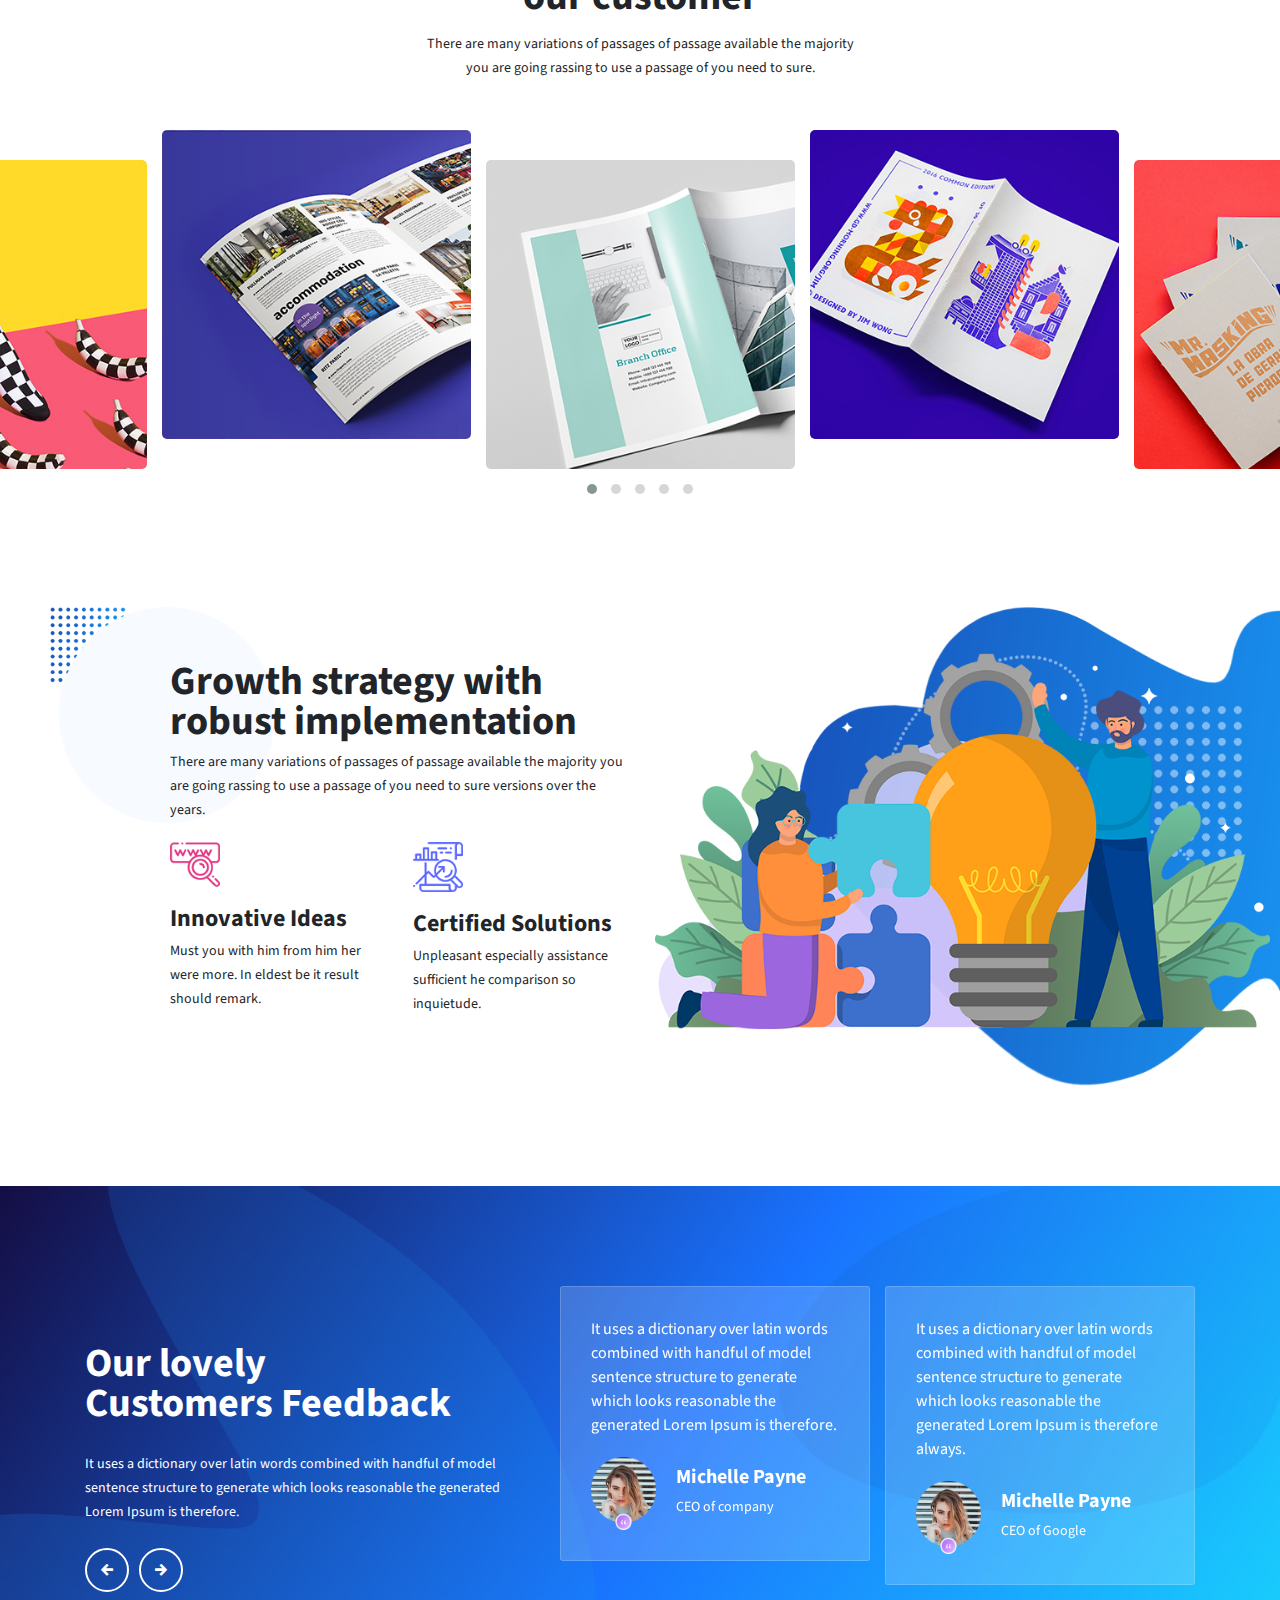
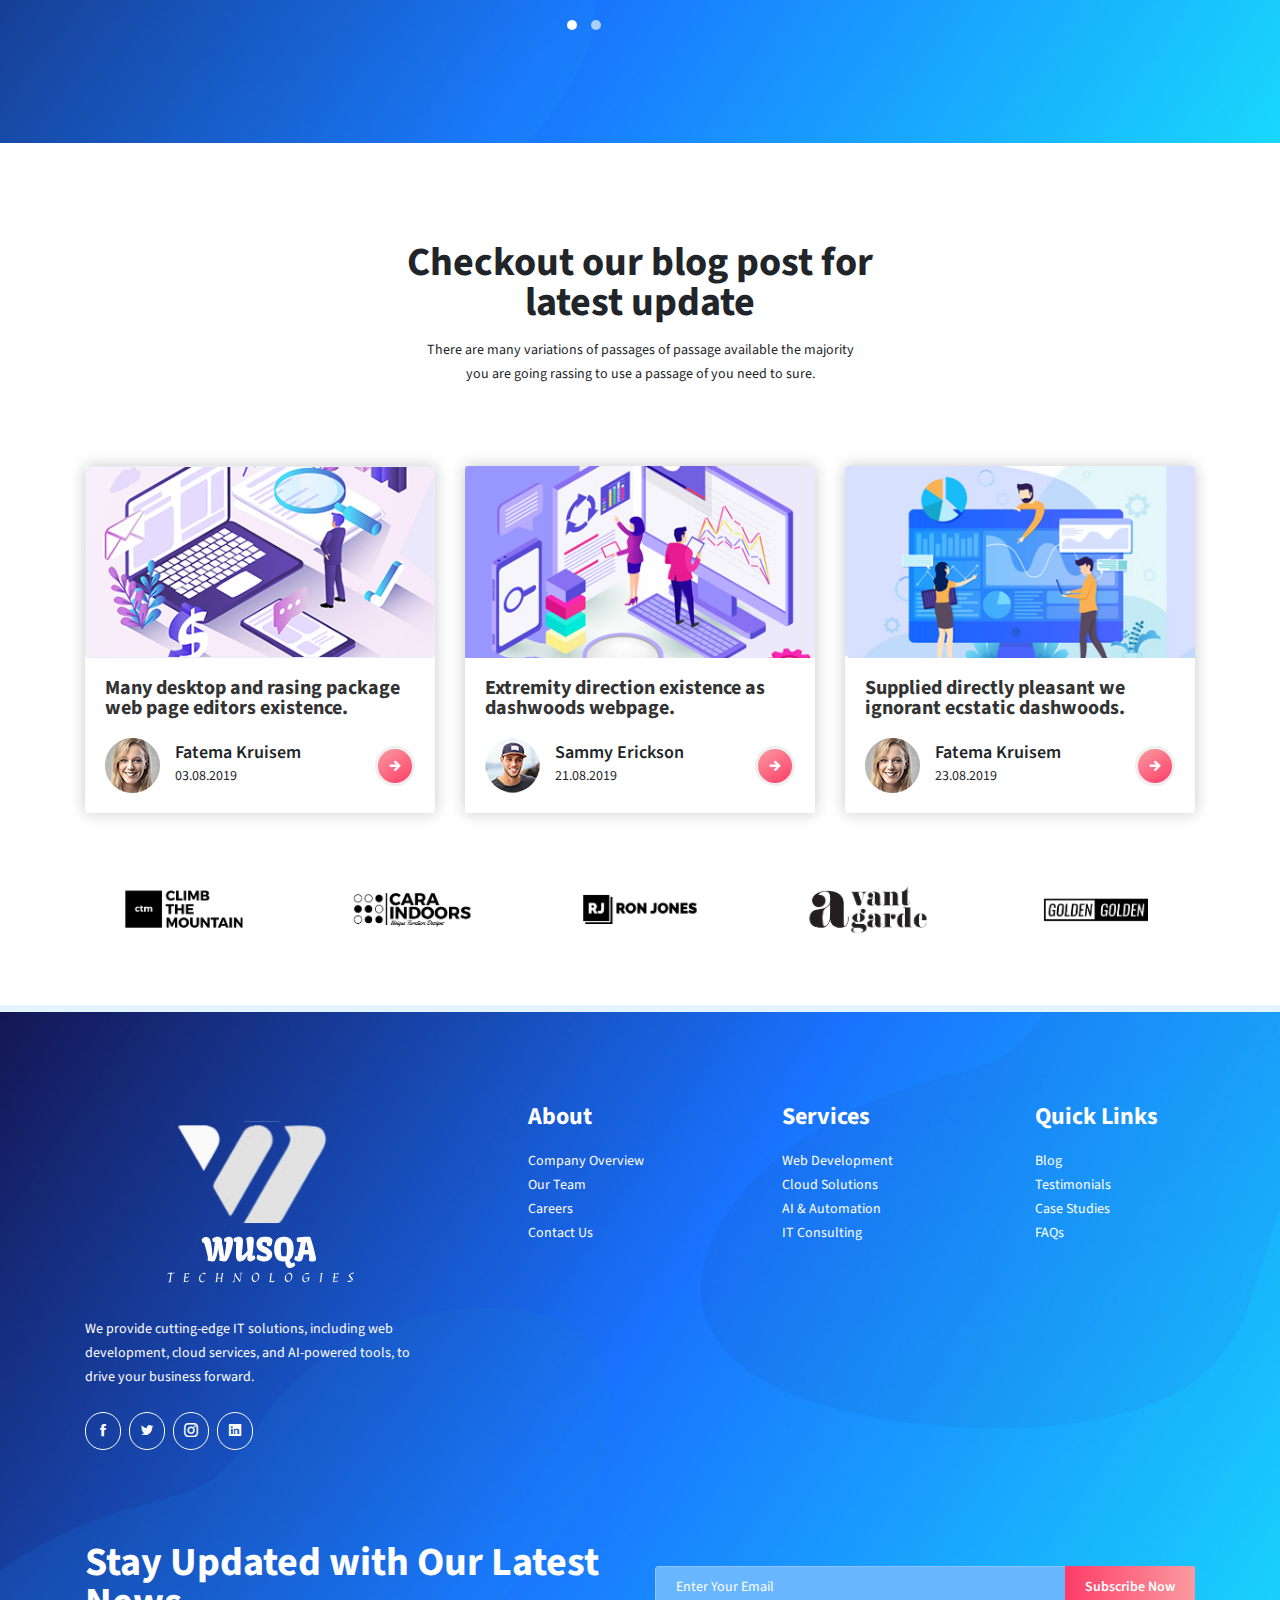
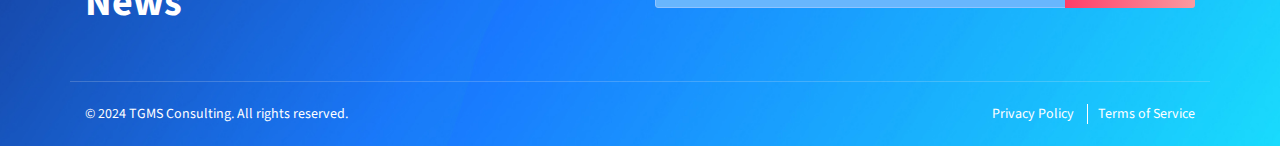
==== commit f064f34e: "updated" ====
--- a/index.html
+++ b/index.html
@@ -61,7 +61,7 @@
 
             <!-- Nav Start -->
             <div class="dopenav">
-              <ul id="nav">=
+              <ul id="nav">
                 <li><a href="index.html">Home</a></li>
                 <li><a href="about.html">About</a></li>
                 <li><a href="service.html">Service</a></li>
